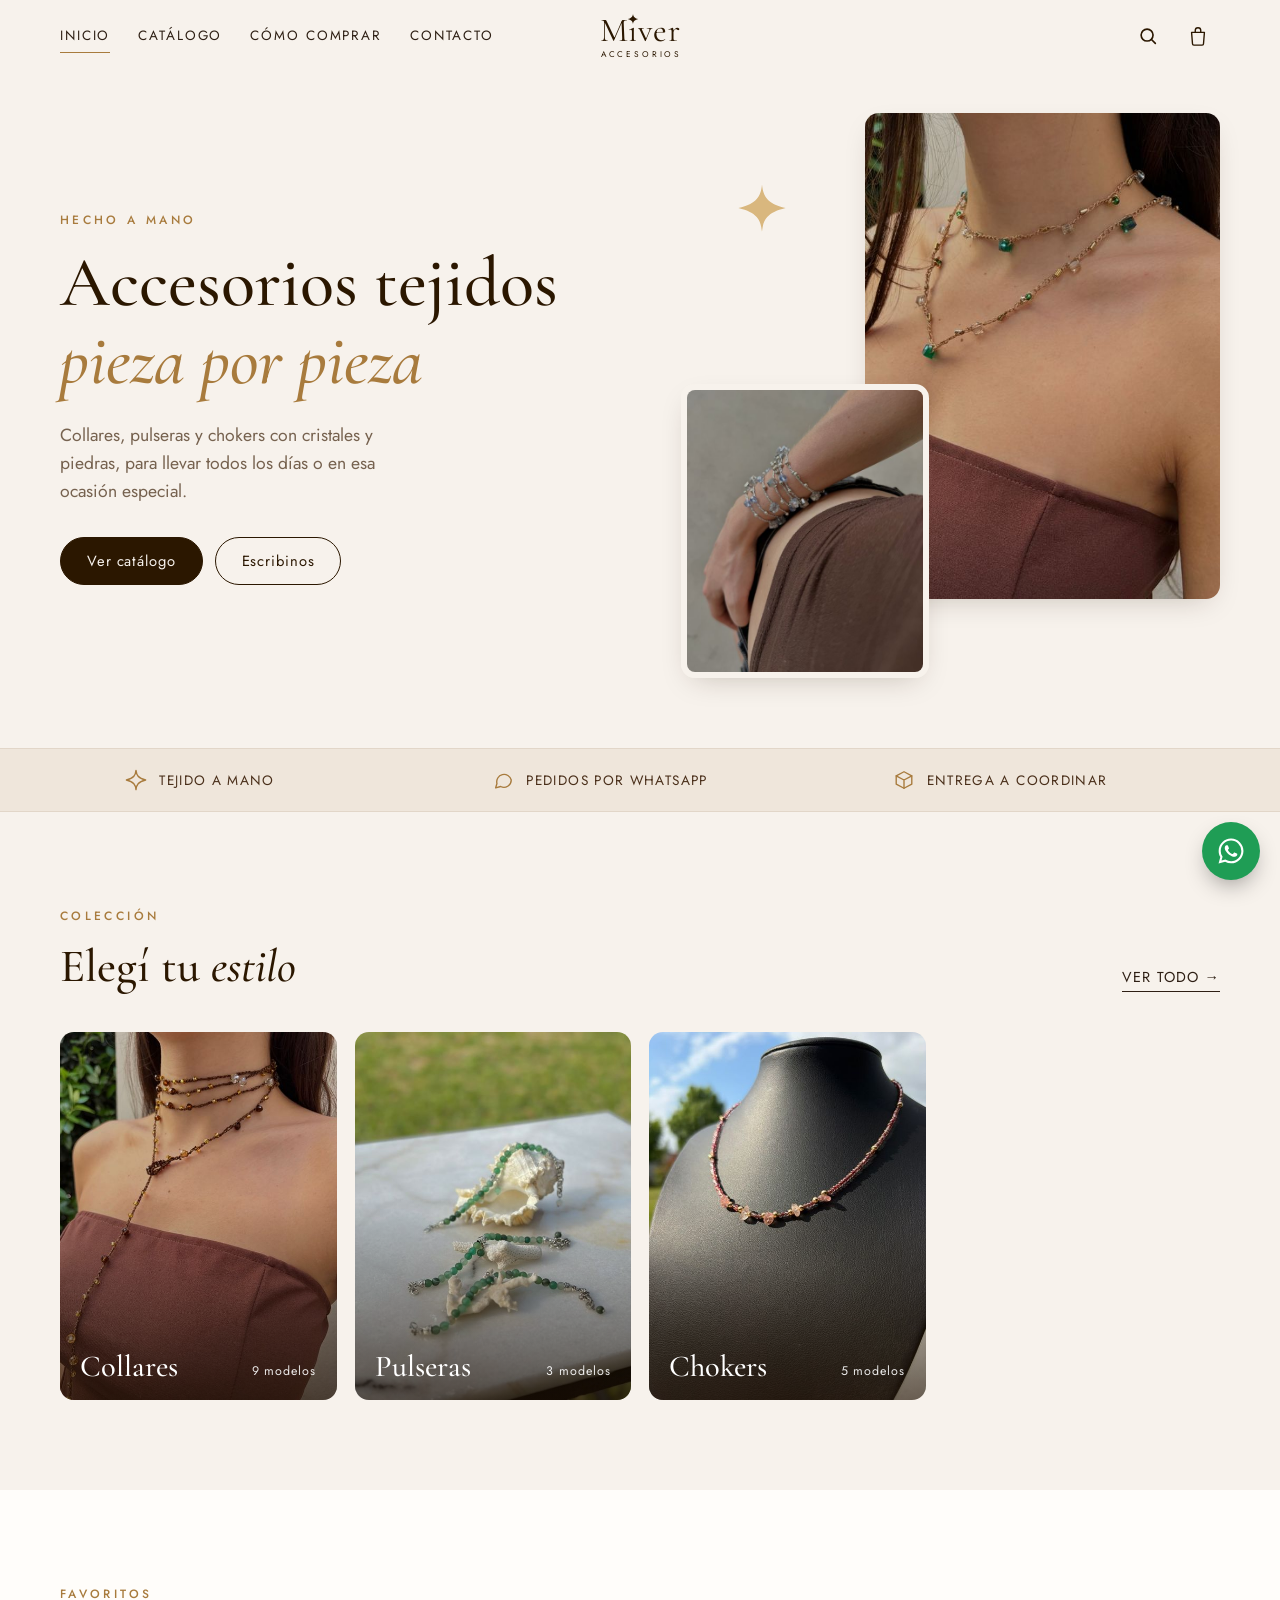
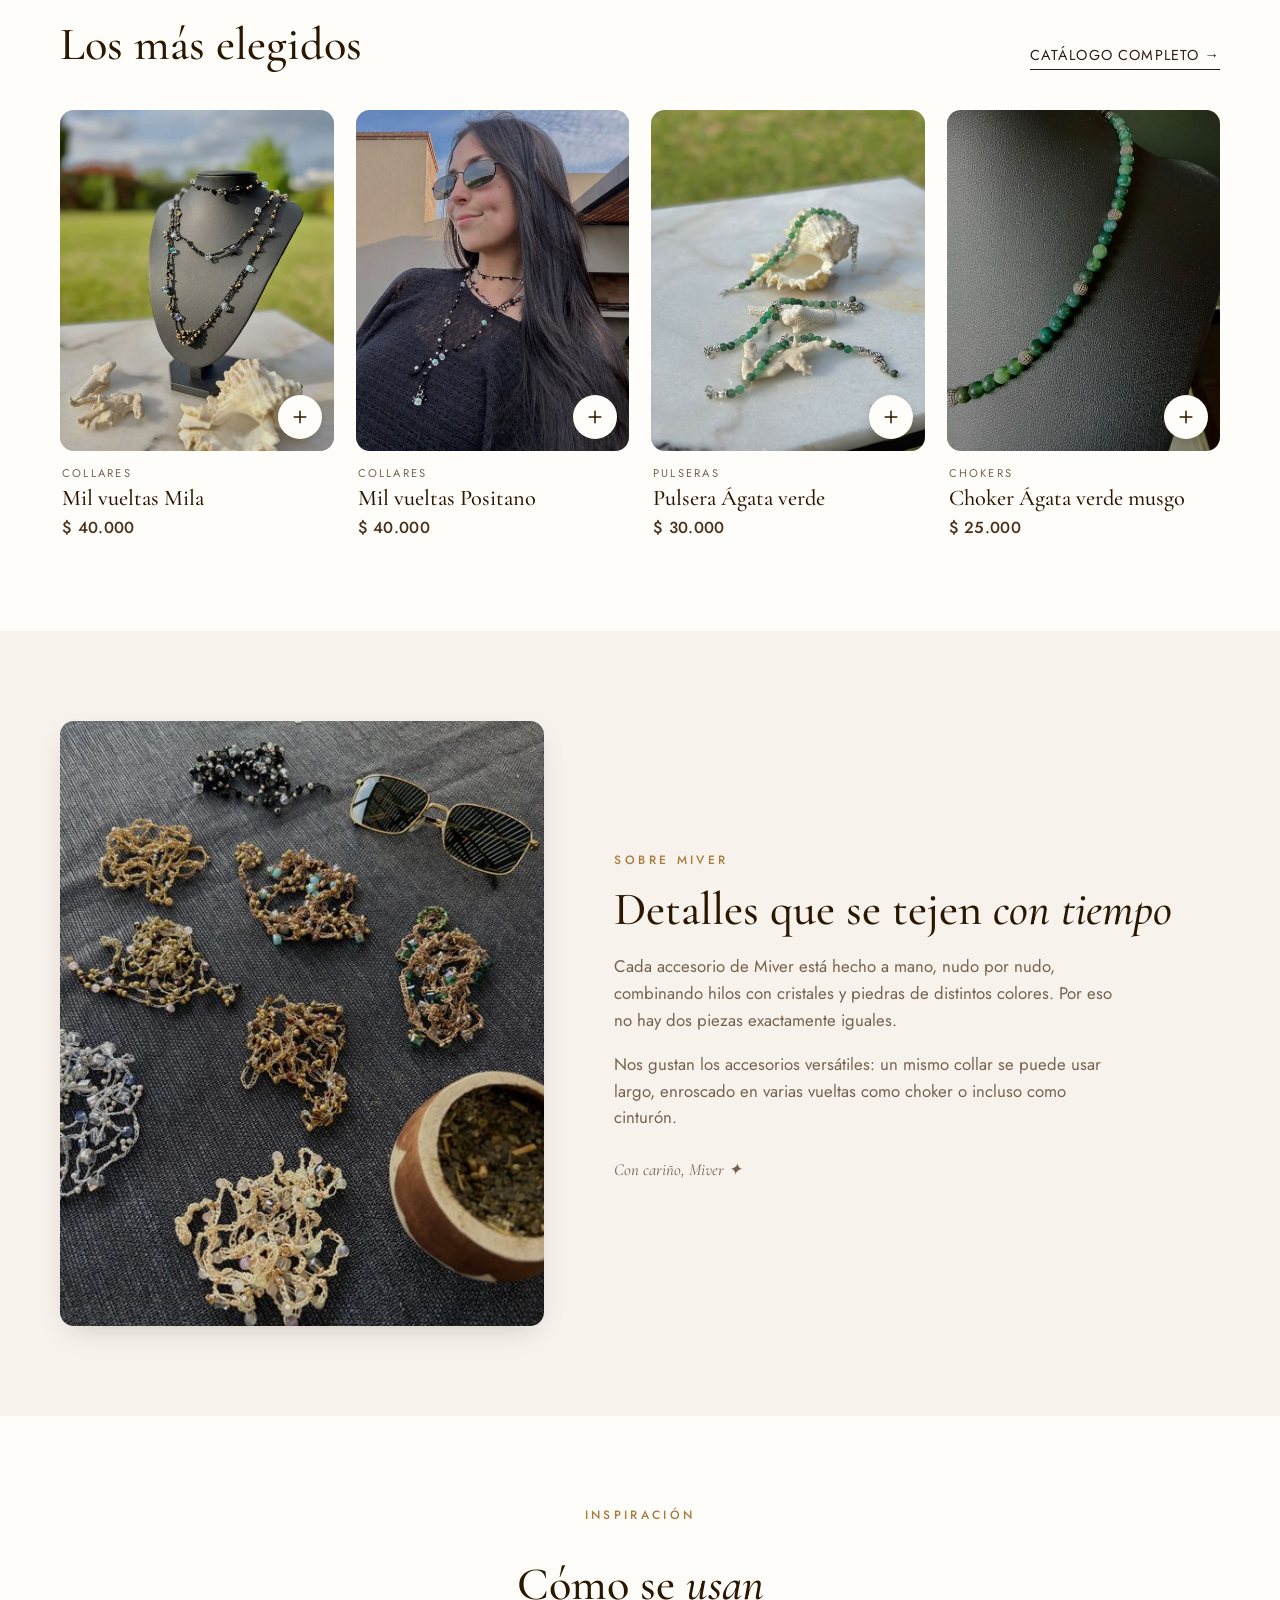
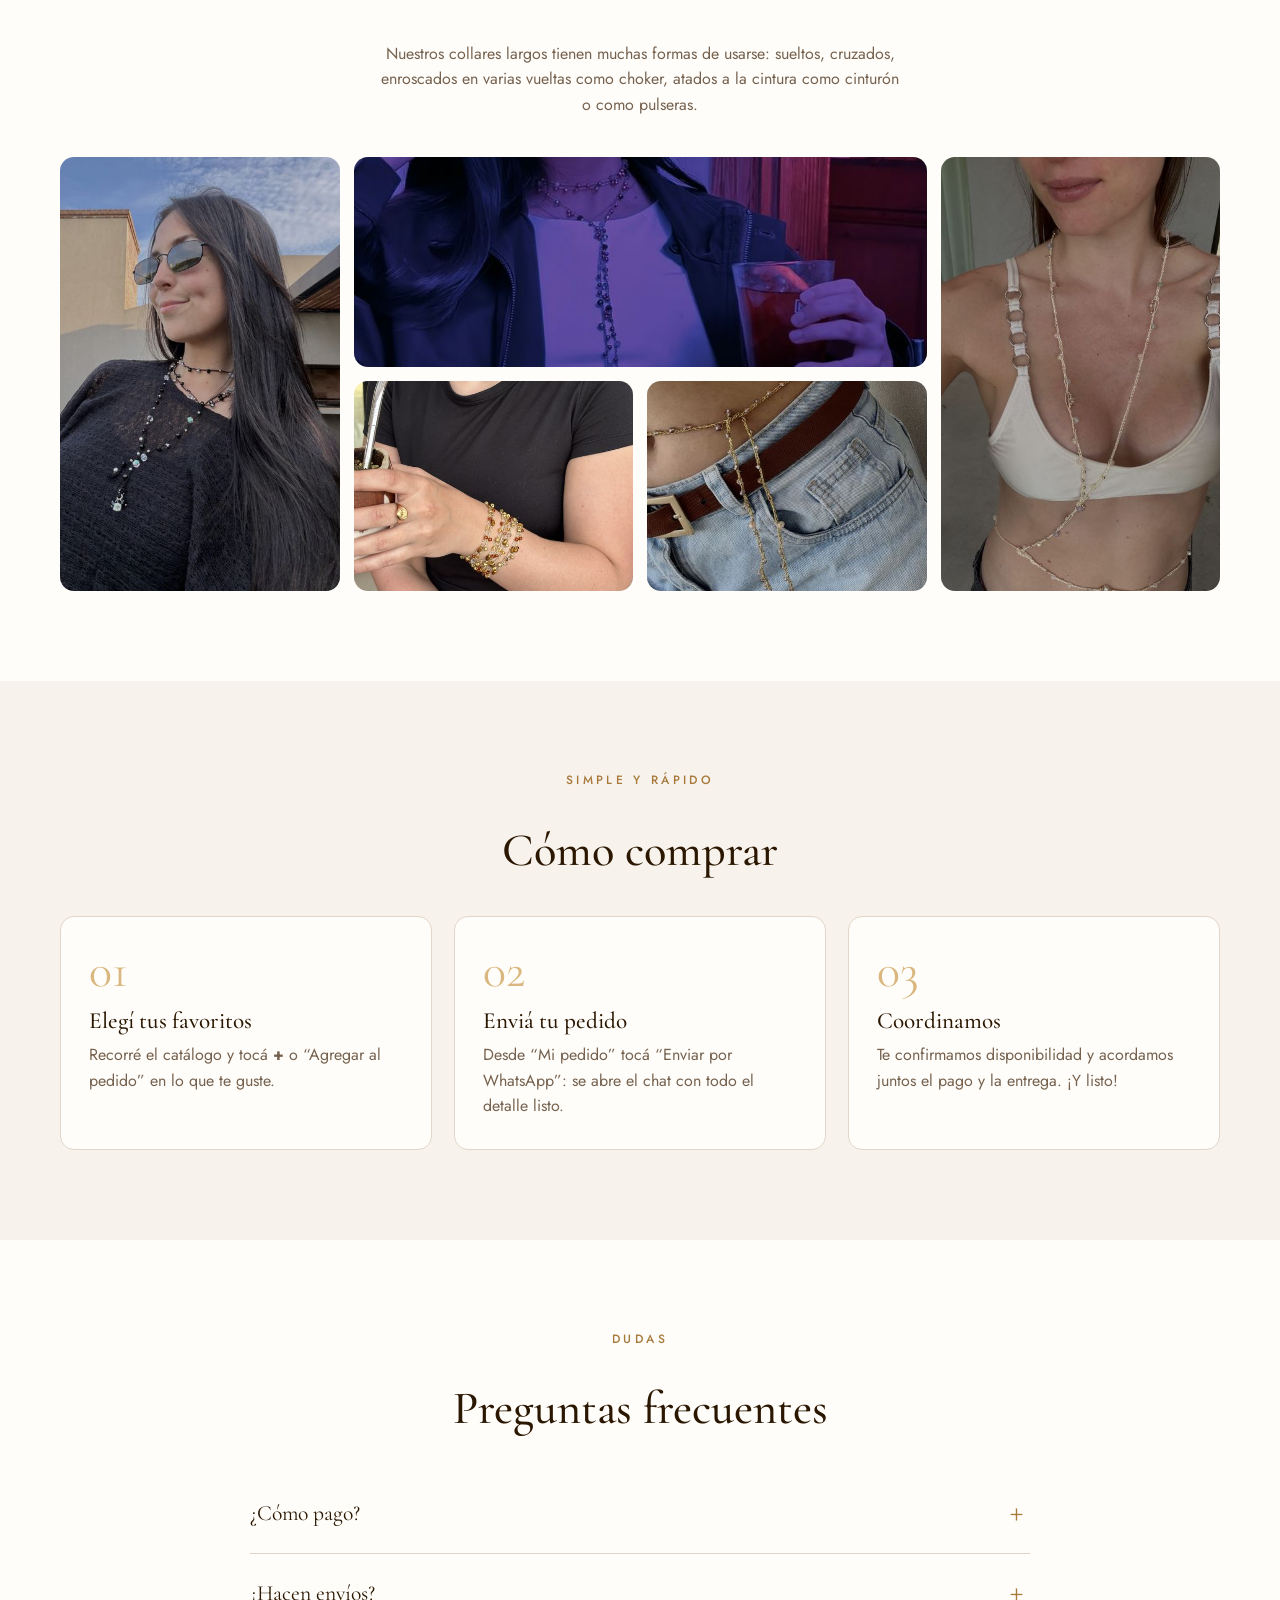
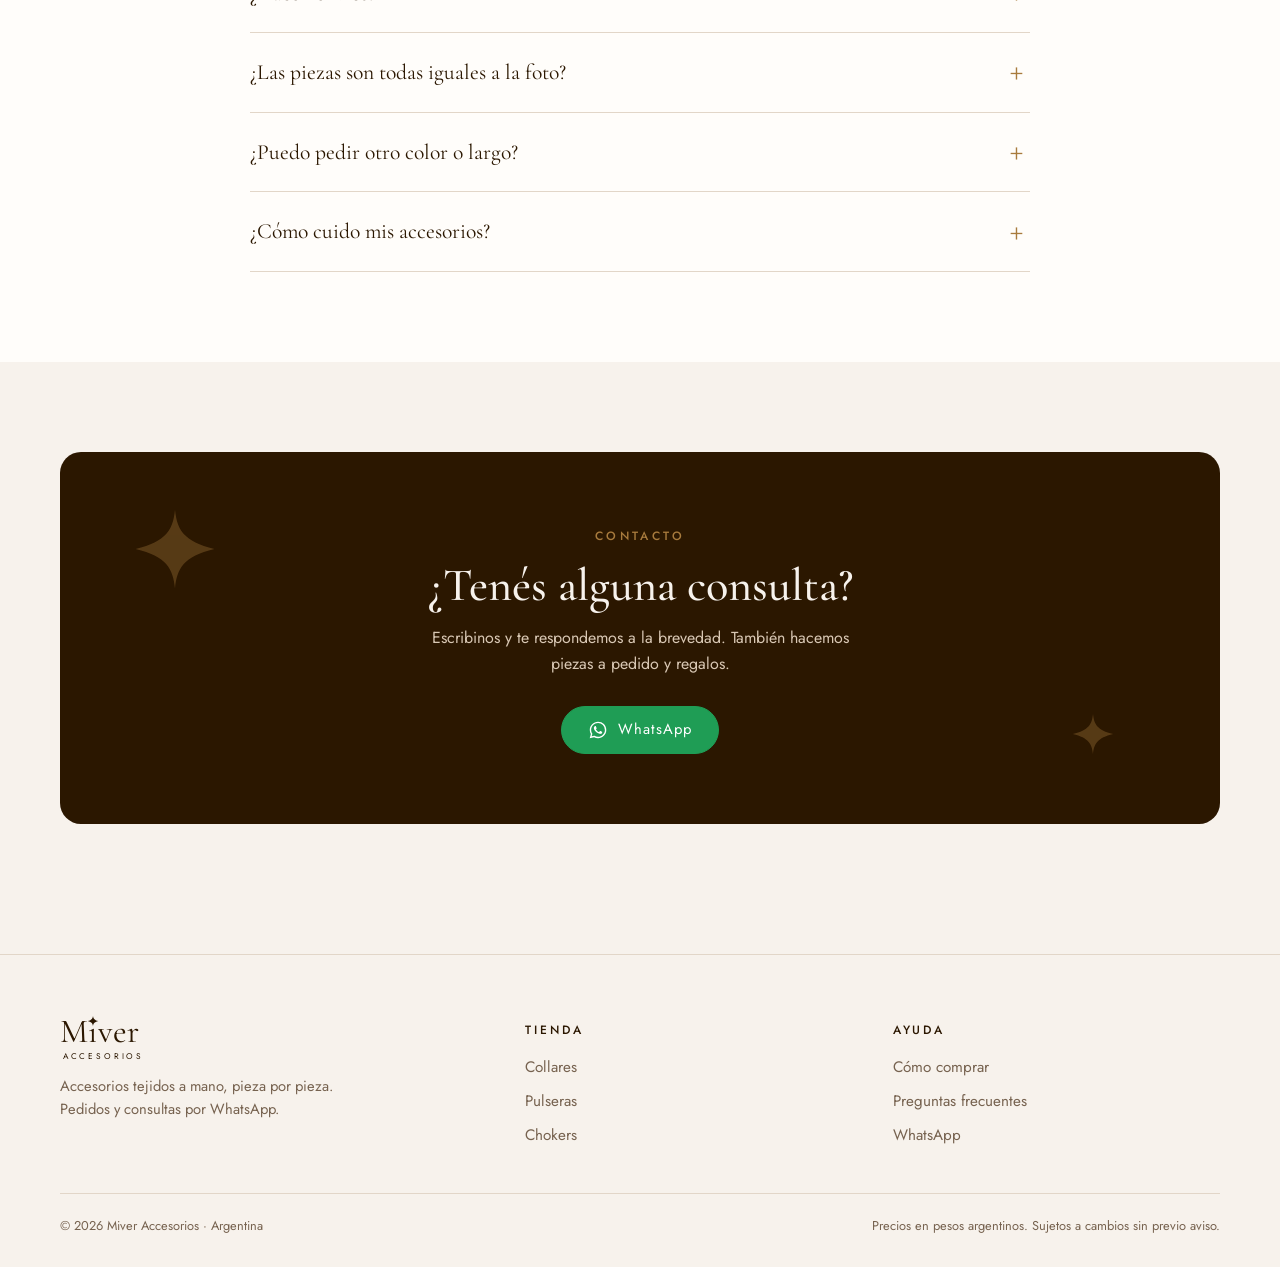
==== index.html @ 20250415 "Sitio Miver Accesorios: catálogo inicial Co-Authored-By: Claude Opus 5.5 <noreply@anthropic.com>" ====
<!doctype html>
<html lang="es-AR">
<head>
  <meta charset="utf-8">
  <meta name="viewport" content="width=device-width, initial-scale=1">
  <title>Miver Accesorios · Collares y pulseras tejidos a mano</title>
  <meta name="description" content="Miver Accesorios: collares, pulseras y chokers tejidos a mano con cristales. Mirá el catálogo y hacé tu pedido por WhatsApp.">
  <meta name="theme-color" content="#f7f2ec">
  <meta property="og:type" content="website">
  <meta property="og:title" content="Miver Accesorios">
  <meta property="og:description" content="Collares, pulseras y chokers tejidos a mano. Pedidos por WhatsApp.">
  <meta property="og:image" content="https://miveraccesorios.github.io/assets/img/coleccion-flatlay.jpg">
  <link rel="icon" href="favicon.svg" type="image/svg+xml">
  <link rel="preconnect" href="https://fonts.googleapis.com">
  <link rel="preconnect" href="https://fonts.gstatic.com" crossorigin>
  <link href="https://fonts.googleapis.com/css2?family=Cormorant+Garamond:ital,wght@0,400;0,500;0,600;1,400;1,500&family=Jost:wght@300;400;500;600&display=swap" rel="stylesheet">
  <link rel="stylesheet" href="css/estilos.css">
</head>
<body data-pagina="inicio">

  <main id="principal">

    <!-- ===== Portada ===== -->
    <section class="hero">
      <div class="contenedor hero__grilla">
        <div class="hero__texto">
          <span class="antetitulo">Hecho a mano</span>
          <h1>Accesorios tejidos <em>pieza por pieza</em></h1>
          <p>Collares, pulseras y chokers con cristales y piedras, para llevar todos los días o en esa ocasión especial.</p>
          <div class="hero__botones">
            <a class="btn" href="catalogo.html">Ver catálogo</a>
            <a class="btn btn--borde" href="#" data-wa="¡Hola Miver! Quería hacer una consulta.">Escribinos</a>
          </div>
        </div>
        <div class="hero__fotos">
          <img class="hero__foto-1" src="assets/img/esmeralda-2.jpg" srcset="assets/img/esmeralda-2-chica.jpg 700w, assets/img/esmeralda-2.jpg 1600w" sizes="(max-width: 860px) 66vw, 33vw" alt="Collar Esmeralda tejido con cristales verdes">
          <img class="hero__foto-2" src="assets/img/cielo-1-chica.jpg" alt="Collar Mil vueltas Jazmín usado como pulsera">
          <svg class="hero__destello" viewBox="0 0 24 24" fill="currentColor" aria-hidden="true"><path d="M12 1.5c.55 5.3 2.2 8.45 10.5 10.5C14.2 14.05 12.55 17.2 12 22.5 11.45 17.2 9.8 14.05 1.5 12 9.8 9.95 11.45 6.8 12 1.5Z"/></svg>
        </div>
      </div>
    </section>

    <!-- ===== Cinta de beneficios ===== -->
    <div class="cinta">
      <ul class="contenedor cinta__lista">
        <li><svg viewBox="0 0 24 24" fill="none" stroke="currentColor" stroke-width="1.5" stroke-linecap="round" stroke-linejoin="round" aria-hidden="true"><path d="M12 1.5c.55 5.3 2.2 8.45 10.5 10.5C14.2 14.05 12.55 17.2 12 22.5 11.45 17.2 9.8 14.05 1.5 12 9.8 9.95 11.45 6.8 12 1.5Z"/></svg>Tejido a mano</li>
        <li><svg viewBox="0 0 24 24" fill="none" stroke="currentColor" stroke-width="1.5" stroke-linecap="round" stroke-linejoin="round" aria-hidden="true"><path d="M21 12a8 8 0 0 1-11.6 7.1L4 20.5l1.4-4.6A8 8 0 1 1 21 12Z"/></svg>Pedidos por WhatsApp</li>
        <li><svg viewBox="0 0 24 24" fill="none" stroke="currentColor" stroke-width="1.5" stroke-linecap="round" stroke-linejoin="round" aria-hidden="true"><path d="M3.5 7.5 12 3l8.5 4.5v9L12 21l-8.5-4.5v-9Z"/><path d="m3.5 7.5 8.5 4.5 8.5-4.5M12 12v9"/></svg>Entrega a coordinar</li>
      </ul>
    </div>

    <!-- ===== Categorías ===== -->
    <section class="seccion">
      <div class="contenedor">
        <div class="seccion__encabezado">
          <div>
            <span class="antetitulo">Colección</span>
            <h2>Elegí tu <em>estilo</em></h2>
          </div>
          <a class="link-flecha" href="catalogo.html">Ver todo →</a>
        </div>
        <div class="categorias" id="categorias"></div>
      </div>
    </section>

    <!-- ===== Destacados ===== -->
    <section class="seccion seccion--alt">
      <div class="contenedor">
        <div class="seccion__encabezado">
          <div>
            <span class="antetitulo">Favoritos</span>
            <h2>Los más elegidos</h2>
          </div>
          <a class="link-flecha" href="catalogo.html">Catálogo completo →</a>
        </div>
        <div class="grilla-productos" id="destacados"></div>
      </div>
    </section>

    <!-- ===== Sobre la marca ===== -->
    <section class="seccion" id="nosotros">
      <div class="contenedor marca">
        <div class="marca__imagen aparece">
          <img src="assets/img/coleccion-flatlay.jpg" srcset="assets/img/coleccion-flatlay-chica.jpg 700w, assets/img/coleccion-flatlay.jpg 1600w" sizes="(max-width: 860px) 90vw, 40vw" alt="Colección de collares y pulseras Miver sobre una mesa" loading="lazy">
        </div>
        <div class="marca__texto aparece">
          <span class="antetitulo">Sobre Miver</span>
          <h2>Detalles que se tejen <em>con tiempo</em></h2>
          <p>Cada accesorio de Miver está hecho a mano, nudo por nudo, combinando hilos con cristales y piedras de distintos colores. Por eso no hay dos piezas exactamente iguales.</p>
          <p>Nos gustan los accesorios versátiles: un mismo collar se puede usar largo, enroscado en varias vueltas como choker o incluso como cinturón.</p>
          <p class="marca__firma">Con cariño, Miver ✦</p>
        </div>
      </div>
    </section>

    <!-- ===== Lookbook ===== -->
    <section class="seccion seccion--alt">
      <div class="contenedor">
        <div class="seccion__encabezado seccion__encabezado--centro">
          <span class="antetitulo">Inspiración</span>
          <h2>Cómo se <em>usan</em></h2>
          <p>Nuestros collares largos tienen muchas formas de usarse: sueltos, cruzados, enroscados en varias vueltas como choker, atados a la cintura como cinturón o como pulseras.</p>
        </div>
        <div class="lookbook">
          <figure class="alto aparece"><img src="assets/img/noche-2-chica.jpg" alt="Collar Mil vueltas usado largo con sweater negro" loading="lazy"></figure>
          <figure class="ancho aparece"><img src="assets/img/lookbook-noche-violeta-chica.jpg" alt="Collar largo con luz violeta" loading="lazy"></figure>
          <figure class="alto aparece"><img src="assets/img/marfil-3-chica.jpg" alt="Collar Mil vueltas usado como cadena de cuerpo" loading="lazy"></figure>
          <figure class="aparece"><img src="assets/img/ambar-3-chica.jpg" alt="Collar Mil vueltas usado como pulsera, con mate" loading="lazy"></figure>
          <figure class="aparece"><img src="assets/img/cinturon-dorado-1-chica.jpg" alt="Collar Mil vueltas usado como cinturón sobre jean" loading="lazy"></figure>
        </div>
      </div>
    </section>

    <!-- ===== Cómo comprar ===== -->
    <section class="seccion" id="como-comprar">
      <div class="contenedor">
        <div class="seccion__encabezado seccion__encabezado--centro">
          <span class="antetitulo">Simple y rápido</span>
          <h2>Cómo comprar</h2>
        </div>
        <ol class="pasos">
          <li class="paso aparece">
            <h3>Elegí tus favoritos</h3>
            <p>Recorré el catálogo y tocá <strong>+</strong> o “Agregar al pedido” en lo que te guste.</p>
          </li>
          <li class="paso aparece">
            <h3>Enviá tu pedido</h3>
            <p>Desde “Mi pedido” tocá “Enviar por WhatsApp”: se abre el chat con todo el detalle listo.</p>
          </li>
          <li class="paso aparece">
            <h3>Coordinamos</h3>
            <p>Te confirmamos disponibilidad y acordamos juntos el pago y la entrega. ¡Y listo!</p>
          </li>
        </ol>
      </div>
    </section>

    <!-- ===== Preguntas frecuentes ===== -->
    <section class="seccion seccion--alt" id="preguntas">
      <div class="contenedor">
        <div class="seccion__encabezado seccion__encabezado--centro">
          <span class="antetitulo">Dudas</span>
          <h2>Preguntas frecuentes</h2>
        </div>
        <div class="faq">
          <details>
            <summary>¿Cómo pago?</summary>
            <p data-config="mediosDePago">Transferencia bancaria o efectivo.</p>
          </details>
          <details>
            <summary>¿Hacen envíos?</summary>
            <p data-config="entregas">Coordinamos la entrega por WhatsApp: retiro, envío o punto de encuentro.</p>
          </details>
          <details>
            <summary>¿Las piezas son todas iguales a la foto?</summary>
            <p>Como son tejidas a mano, cada pieza puede tener pequeñas variaciones en la ubicación de los cristales. ¡Eso las hace únicas!</p>
          </details>
          <details>
            <summary>¿Puedo pedir otro color o largo?</summary>
            <p>Sí. Muchas piezas se pueden hacer a pedido en otros colores o largos. Escribinos por WhatsApp y lo charlamos.</p>
          </details>
          <details>
            <summary>¿Cómo cuido mis accesorios?</summary>
            <p>Te recomendamos guardarlos separados, evitar el contacto con perfumes y cremas, y no mojarlos para que los hilos y cristales se mantengan como nuevos.</p>
          </details>
        </div>
      </div>
    </section>

    <!-- ===== Contacto ===== -->
    <section class="seccion" id="contacto">
      <div class="contenedor">
        <div class="contacto aparece">
          <svg class="contacto__destello" style="width:90px;height:90px;left:6%;top:14%" viewBox="0 0 24 24" fill="currentColor" aria-hidden="true"><path d="M12 1.5c.55 5.3 2.2 8.45 10.5 10.5C14.2 14.05 12.55 17.2 12 22.5 11.45 17.2 9.8 14.05 1.5 12 9.8 9.95 11.45 6.8 12 1.5Z"/></svg>
          <svg class="contacto__destello" style="width:46px;height:46px;right:9%;bottom:18%" viewBox="0 0 24 24" fill="currentColor" aria-hidden="true"><path d="M12 1.5c.55 5.3 2.2 8.45 10.5 10.5C14.2 14.05 12.55 17.2 12 22.5 11.45 17.2 9.8 14.05 1.5 12 9.8 9.95 11.45 6.8 12 1.5Z"/></svg>
          <span class="antetitulo">Contacto</span>
          <h2>¿Tenés alguna consulta?</h2>
          <p>Escribinos y te respondemos a la brevedad. También hacemos piezas a pedido y regalos.</p>
          <div class="contacto__botones">
            <a class="btn btn--wa" href="#" data-wa="¡Hola Miver! Quería hacer una consulta."><span data-icono="whatsapp"></span>WhatsApp</a>
            <a class="btn btn--borde" href="#" data-instagram target="_blank" rel="noopener">Instagram</a>
          </div>
        </div>
      </div>
    </section>

  </main>

  <script src="js/config.js"></script>
  <script src="js/productos.js"></script>
  <script src="js/app.js"></script>
</body>
</html>
---- css/estilos.css ----
/* =========================================================
   MIVER · Accesorios — hoja de estilos
   Colores y tipografías en :root para cambiarlos fácil.
   ========================================================= */

:root {
  --crema: #f7f2ec;
  --crema-2: #efe6db;
  --arena: #e3d5c4;
  --linea: #e2d6c8;
  --cafe: #2b1700;
  --cafe-2: #4a2f1a;
  --texto: #2e1f14;
  --texto-suave: #76624f;
  --dorado: #a87b3d;
  --dorado-claro: #d9b77e;
  --blanco: #fffdfa;
  --verde-wa: #1f9d55;
  --rojo: #a4402f;

  --serif: "Cormorant Garamond", "Cormorant", Georgia, "Times New Roman", serif;
  --sans: "Jost", "Helvetica Neue", Arial, system-ui, sans-serif;

  --radio: 14px;
  --radio-chico: 8px;
  --sombra: 0 10px 30px -12px rgba(43, 23, 0, 0.25);
  --ancho: 1200px;
  --header-alto: 72px;
}

*,
*::before,
*::after {
  box-sizing: border-box;
}

html {
  scroll-behavior: smooth;
  -webkit-text-size-adjust: 100%;
}

body {
  margin: 0;
  background: var(--crema);
  color: var(--texto);
  font-family: var(--sans);
  font-size: 16px;
  line-height: 1.6;
  font-weight: 400;
  -webkit-font-smoothing: antialiased;
}

body.sin-scroll {
  overflow: hidden;
}

img {
  max-width: 100%;
  display: block;
}

a {
  color: inherit;
}

button,
input,
select,
textarea {
  font: inherit;
  color: inherit;
}

:focus-visible {
  outline: 2px solid var(--dorado);
  outline-offset: 3px;
}

.visualmente-oculto {
  position: absolute !important;
  width: 1px;
  height: 1px;
  overflow: hidden;
  clip: rect(0 0 0 0);
  white-space: nowrap;
}

.contenedor {
  width: 100%;
  max-width: var(--ancho);
  margin: 0 auto;
  padding: 0 20px;
}

h1,
h2,
h3 {
  font-family: var(--serif);
  font-weight: 500;
  line-height: 1.1;
  color: var(--cafe);
  margin: 0;
}

h1 {
  font-size: clamp(2.6rem, 6vw, 4.4rem);
}

h2 {
  font-size: clamp(2rem, 4vw, 2.9rem);
}

h3 {
  font-size: 1.45rem;
}

em {
  font-style: italic;
}

.antetitulo {
  display: inline-block;
  font-size: 0.75rem;
  letter-spacing: 0.28em;
  text-transform: uppercase;
  color: var(--dorado);
  font-weight: 500;
  margin-bottom: 14px;
}

/* ---------- Botones ---------- */

.btn {
  display: inline-flex;
  align-items: center;
  justify-content: center;
  gap: 10px;
  min-height: 48px;
  padding: 0 26px;
  border-radius: 999px;
  border: 1px solid var(--cafe);
  background: var(--cafe);
  color: var(--crema);
  font-size: 0.92rem;
  letter-spacing: 0.06em;
  text-decoration: none;
  cursor: pointer;
  transition: background 0.2s, color 0.2s, transform 0.15s, border-color 0.2s;
  white-space: nowrap;
}

.btn:hover {
  background: var(--cafe-2);
}

.btn:active {
  transform: scale(0.98);
}

.btn--borde {
  background: transparent;
  color: var(--cafe);
}

.btn--borde:hover {
  background: var(--cafe);
  color: var(--crema);
}

.btn--wa {
  background: var(--verde-wa);
  border-color: var(--verde-wa);
  color: #fff;
}

.btn--wa:hover {
  background: #188547;
}

.btn--bloque {
  width: 100%;
}

.btn[disabled] {
  opacity: 0.45;
  cursor: not-allowed;
}

.btn svg {
  width: 20px;
  height: 20px;
  flex: none;
}

.link-flecha {
  display: inline-flex;
  align-items: center;
  gap: 8px;
  font-size: 0.9rem;
  letter-spacing: 0.08em;
  text-transform: uppercase;
  text-decoration: none;
  border-bottom: 1px solid currentColor;
  padding-bottom: 2px;
}

/* ---------- Logo ---------- */

.logo {
  display: inline-flex;
  flex-direction: column;
  align-items: center;
  text-decoration: none;
  color: var(--cafe);
  line-height: 1;
}

.logo__nombre {
  font-family: var(--serif);
  font-weight: 400;
  font-size: 2.1rem;
  letter-spacing: 0.01em;
  position: relative;
}

.logo__i {
  position: relative;
  display: inline-block;
}

.logo__i svg {
  position: absolute;
  left: 50%;
  top: -0.02em;
  width: 0.36em;
  height: 0.36em;
  transform: translateX(-50%);
  fill: currentColor;
}

.logo__bajada {
  font-family: var(--sans);
  font-size: 0.52rem;
  letter-spacing: 0.34em;
  text-transform: uppercase;
  margin-top: 3px;
  padding-left: 0.34em;
}

/* ---------- Aviso de configuración ---------- */

.aviso-config {
  background: #fff3cd;
  color: #5c4500;
  font-size: 0.85rem;
  text-align: center;
  padding: 8px 16px;
  border-bottom: 1px solid #ecd78d;
}

.aviso-config code {
  background: rgba(0, 0, 0, 0.06);
  padding: 1px 5px;
  border-radius: 4px;
}

/* ---------- Header ---------- */

.header {
  position: sticky;
  top: 0;
  z-index: 50;
  background: rgba(247, 242, 236, 0.92);
  backdrop-filter: saturate(1.4) blur(10px);
  -webkit-backdrop-filter: saturate(1.4) blur(10px);
  border-bottom: 1px solid transparent;
  transition: border-color 0.2s;
}

.header.con-borde {
  border-bottom-color: var(--linea);
}

.header__fila {
  display: grid;
  grid-template-columns: 1fr auto 1fr;
  align-items: center;
  height: var(--header-alto);
}

.nav {
  display: flex;
  gap: 28px;
}

.nav a {
  text-decoration: none;
  font-size: 0.84rem;
  letter-spacing: 0.14em;
  text-transform: uppercase;
  color: var(--texto);
  padding: 6px 0;
  border-bottom: 1px solid transparent;
  transition: border-color 0.2s;
}

.nav a:hover,
.nav a[aria-current="page"] {
  border-bottom-color: var(--dorado);
}

.header__acciones {
  display: flex;
  justify-content: flex-end;
  align-items: center;
  gap: 6px;
}

.icono-btn {
  position: relative;
  display: inline-grid;
  place-items: center;
  width: 44px;
  height: 44px;
  border-radius: 50%;
  border: 0;
  background: transparent;
  cursor: pointer;
  color: var(--cafe);
  text-decoration: none;
  transition: background 0.2s;
}

.icono-btn:hover {
  background: var(--crema-2);
}

.icono-btn svg {
  width: 22px;
  height: 22px;
}

.contador {
  position: absolute;
  top: 4px;
  right: 2px;
  min-width: 19px;
  height: 19px;
  padding: 0 5px;
  border-radius: 999px;
  background: var(--dorado);
  color: #fff;
  font-size: 0.7rem;
  font-weight: 600;
  display: grid;
  place-items: center;
  line-height: 1;
}

.contador[hidden] {
  display: none;
}

.contador.salta {
  animation: salta 0.4s ease;
}

@keyframes salta {
  40% {
    transform: scale(1.35);
  }
}

.menu-btn {
  display: none;
}

/* Menú móvil */
.menu-movil {
  display: none;
}

@media (max-width: 860px) {
  .nav {
    display: none;
  }

  .menu-btn {
    display: inline-grid;
  }

  .header__fila {
    grid-template-columns: 44px 1fr auto;
  }

  .header .logo {
    justify-self: center;
  }

  .logo__nombre {
    font-size: 1.8rem;
  }

  .menu-movil {
    display: block;
    position: absolute;
    top: 100%;
    left: 0;
    right: 0;
    background: var(--crema);
    border-bottom: 1px solid var(--linea);
    padding: 8px 20px 20px;
    transform: translateY(-8px);
    opacity: 0;
    visibility: hidden;
    transition: opacity 0.2s, transform 0.2s, visibility 0.2s;
    z-index: 49;
  }

  .menu-movil.abierto {
    opacity: 1;
    transform: none;
    visibility: visible;
  }

  .menu-movil a {
    display: block;
    padding: 14px 0;
    border-bottom: 1px solid var(--linea);
    text-decoration: none;
    font-family: var(--serif);
    font-size: 1.5rem;
    color: var(--cafe);
  }

  .menu-movil a:last-child {
    border-bottom: 0;
  }
}

/* ---------- Hero ---------- */

.hero {
  position: relative;
  overflow: hidden;
  padding: 40px 0 70px;
}

.hero__grilla {
  display: grid;
  grid-template-columns: 1.05fr 1fr;
  gap: 56px;
  align-items: center;
}

.hero__texto p {
  font-size: 1.1rem;
  color: var(--texto-suave);
  max-width: 34ch;
  margin: 22px 0 32px;
}

.hero h1 em {
  color: var(--dorado);
}

.hero__botones {
  display: flex;
  flex-wrap: wrap;
  gap: 12px;
}

.hero__fotos {
  position: relative;
  aspect-ratio: 1 / 1.05;
}

.hero__fotos img {
  position: absolute;
  object-fit: cover;
  border-radius: var(--radio);
  box-shadow: var(--sombra);
}

.hero__foto-1 {
  width: 66%;
  height: 86%;
  top: 0;
  right: 0;
}

.hero__foto-2 {
  width: 46%;
  height: 52%;
  bottom: 0;
  left: 0;
  border: 6px solid var(--crema);
}

.hero__destello {
  position: absolute;
  width: 54px;
  height: 54px;
  left: 10%;
  top: 12%;
  color: var(--dorado-claro);
  animation: brilla 4s ease-in-out infinite;
}

@keyframes brilla {
  50% {
    transform: scale(0.75) rotate(20deg);
    opacity: 0.6;
  }
}

@media (prefers-reduced-motion: reduce) {
  .hero__destello,
  .contador.salta {
    animation: none;
  }

  html {
    scroll-behavior: auto;
  }
}

@media (max-width: 860px) {
  .hero {
    padding: 20px 0 50px;
  }

  .hero__grilla {
    grid-template-columns: 1fr;
    gap: 36px;
  }

  .hero__fotos {
    order: -1;
    aspect-ratio: 1 / 0.95;
  }
}

/* ---------- Cinta de beneficios ---------- */

.cinta {
  border-top: 1px solid var(--linea);
  border-bottom: 1px solid var(--linea);
  background: var(--crema-2);
}

.cinta__lista {
  display: grid;
  grid-template-columns: repeat(3, 1fr);
  list-style: none;
  margin: 0;
  padding: 0;
}

.cinta__lista li {
  display: flex;
  align-items: center;
  justify-content: center;
  gap: 12px;
  padding: 20px 12px;
  font-size: 0.85rem;
  letter-spacing: 0.1em;
  text-transform: uppercase;
  color: var(--cafe-2);
  text-align: center;
}

.cinta__lista svg {
  width: 22px;
  height: 22px;
  color: var(--dorado);
  flex: none;
}

@media (max-width: 700px) {
  .cinta__lista {
    grid-template-columns: 1fr;
  }

  .cinta__lista li {
    padding: 12px;
    justify-content: flex-start;
  }

  .cinta__lista li + li {
    border-top: 1px solid var(--linea);
  }
}

/* ---------- Secciones ---------- */

.seccion {
  padding: 90px 0;
}

.seccion--alt {
  background: var(--blanco);
}

.seccion__encabezado {
  display: flex;
  align-items: flex-end;
  justify-content: space-between;
  gap: 20px;
  margin-bottom: 40px;
  flex-wrap: wrap;
}

.seccion__encabezado--centro {
  flex-direction: column;
  align-items: center;
  text-align: center;
}

.seccion__encabezado p {
  margin: 10px 0 0;
  color: var(--texto-suave);
  max-width: 52ch;
}

@media (max-width: 700px) {
  .seccion {
    padding: 64px 0;
  }

  .seccion__encabezado {
    margin-bottom: 28px;
  }
}

/* ---------- Categorías ---------- */

.categorias {
  display: grid;
  grid-template-columns: repeat(4, 1fr);
  gap: 18px;
}

.categoria {
  position: relative;
  display: block;
  aspect-ratio: 3 / 4;
  border-radius: var(--radio);
  overflow: hidden;
  text-decoration: none;
  color: #fff;
  background: var(--arena);
}

.categoria img {
  width: 100%;
  height: 100%;
  object-fit: cover;
  transition: transform 0.6s ease;
}

.categoria:hover img {
  transform: scale(1.05);
}

.categoria::after {
  content: "";
  position: absolute;
  inset: 0;
  background: linear-gradient(to top, rgba(30, 16, 4, 0.65), rgba(30, 16, 4, 0) 55%);
}

.categoria__nombre {
  position: absolute;
  left: 20px;
  bottom: 18px;
  right: 20px;
  z-index: 1;
  display: flex;
  justify-content: space-between;
  align-items: flex-end;
}

.categoria__nombre strong {
  font-family: var(--serif);
  font-weight: 500;
  font-size: 1.9rem;
  line-height: 1;
}

.categoria__nombre span {
  font-size: 0.78rem;
  letter-spacing: 0.08em;
  opacity: 0.9;
}

@media (max-width: 860px) {
  .categorias {
    grid-template-columns: repeat(2, 1fr);
    gap: 12px;
  }

  .categoria__nombre {
    left: 14px;
    right: 14px;
    bottom: 12px;
  }

  .categoria__nombre {
    flex-direction: column;
    align-items: flex-start;
    gap: 2px;
  }

  .categoria__nombre strong {
    font-size: 1.5rem;
  }
}

/* ---------- Tarjetas de producto ---------- */

.grilla-productos {
  display: grid;
  grid-template-columns: repeat(4, 1fr);
  gap: 36px 22px;
}

@media (max-width: 1020px) {
  .grilla-productos {
    grid-template-columns: repeat(3, 1fr);
  }
}

@media (max-width: 700px) {
  .grilla-productos {
    grid-template-columns: repeat(2, 1fr);
    gap: 26px 12px;
  }
}

.tarjeta {
  position: relative;
  display: flex;
  flex-direction: column;
}

.tarjeta__imagen {
  position: relative;
  display: block;
  aspect-ratio: 4 / 5;
  border-radius: var(--radio);
  overflow: hidden;
  background: var(--arena);
}

.tarjeta__imagen img {
  position: absolute;
  inset: 0;
  width: 100%;
  height: 100%;
  object-fit: cover;
  transition: opacity 0.45s ease, transform 0.8s ease;
}

.tarjeta__imagen .img-alt {
  opacity: 0;
}

@media (hover: hover) {
  .tarjeta:hover .tarjeta__imagen .img-alt {
    opacity: 1;
  }

  .tarjeta:hover .tarjeta__imagen img {
    transform: scale(1.03);
  }
}

.etiquetas {
  position: absolute;
  top: 12px;
  left: 12px;
  display: flex;
  flex-direction: column;
  gap: 6px;
  z-index: 2;
}

.etiqueta {
  display: inline-block;
  padding: 4px 10px;
  border-radius: 999px;
  font-size: 0.68rem;
  font-weight: 500;
  letter-spacing: 0.12em;
  text-transform: uppercase;
  background: var(--blanco);
  color: var(--cafe);
}

.etiqueta--nuevo {
  background: var(--cafe);
  color: var(--crema);
}

.etiqueta--agotado {
  background: #ddd3c8;
  color: #6b5a4b;
}

.etiqueta--pedido {
  background: var(--dorado-claro);
  color: var(--cafe);
}

.etiqueta--oferta {
  background: var(--rojo);
  color: #fff;
}

.tarjeta.agotado .tarjeta__imagen img {
  filter: grayscale(0.6);
  opacity: 0.75;
}

.tarjeta__agregar {
  position: absolute;
  right: 12px;
  bottom: 12px;
  z-index: 2;
  width: 44px;
  height: 44px;
  border-radius: 50%;
  border: 0;
  background: var(--blanco);
  color: var(--cafe);
  display: grid;
  place-items: center;
  cursor: pointer;
  box-shadow: 0 4px 14px -4px rgba(43, 23, 0, 0.35);
  transition: background 0.2s, color 0.2s, transform 0.15s;
}

.tarjeta__agregar:hover {
  background: var(--cafe);
  color: var(--crema);
}

.tarjeta__agregar:active {
  transform: scale(0.92);
}

.tarjeta__agregar svg {
  width: 20px;
  height: 20px;
}

.tarjeta__info {
  padding: 14px 2px 0;
}

.tarjeta__categoria {
  font-size: 0.7rem;
  letter-spacing: 0.2em;
  text-transform: uppercase;
  color: var(--texto-suave);
}

.tarjeta__nombre {
  font-family: var(--serif);
  font-size: 1.4rem;
  font-weight: 500;
  line-height: 1.15;
  margin: 2px 0 4px;
}

.tarjeta__nombre a {
  text-decoration: none;
}

.tarjeta__nombre a::after {
  /* toda la tarjeta clickeable, salvo el botón agregar que está por encima */
  content: "";
  position: absolute;
  inset: 0;
  z-index: 1;
}

.precio {
  font-weight: 500;
  color: var(--cafe-2);
  letter-spacing: 0.02em;
}

.precio s {
  color: var(--texto-suave);
  font-weight: 400;
  margin-left: 6px;
  font-size: 0.9em;
}

@media (max-width: 700px) {
  .tarjeta__nombre {
    font-size: 1.2rem;
  }

  .tarjeta__agregar {
    width: 40px;
    height: 40px;
    right: 8px;
    bottom: 8px;
  }
}

/* ---------- Sobre la marca ---------- */

.marca {
  display: grid;
  grid-template-columns: 0.8fr 1fr;
  gap: 70px;
  align-items: center;
}

.marca__imagen {
  border-radius: var(--radio);
  overflow: hidden;
  aspect-ratio: 4 / 5;
  box-shadow: var(--sombra);
}

.marca__imagen img {
  width: 100%;
  height: 100%;
  object-fit: cover;
}

.marca__texto p {
  color: var(--texto-suave);
  font-size: 1.05rem;
  max-width: 50ch;
}

.marca__texto h2 {
  margin-bottom: 18px;
}

.marca__firma {
  font-family: var(--serif);
  font-style: italic;
  font-size: 1.5rem;
  color: var(--cafe);
  margin-top: 26px;
}

@media (max-width: 860px) {
  .marca {
    grid-template-columns: 1fr;
    gap: 36px;
  }

  .marca__imagen {
    max-width: 420px;
    aspect-ratio: 1 / 1;
  }
}

/* ---------- Lookbook ---------- */

.lookbook {
  display: grid;
  grid-template-columns: repeat(4, 1fr);
  grid-auto-rows: 210px;
  gap: 14px;
}

.lookbook figure {
  margin: 0;
  border-radius: var(--radio);
  overflow: hidden;
  background: var(--arena);
}

.lookbook img {
  width: 100%;
  height: 100%;
  object-fit: cover;
}

.lookbook .alto {
  grid-row: span 2;
}

.lookbook .ancho {
  grid-column: span 2;
}

@media (max-width: 700px) {
  .lookbook {
    grid-template-columns: repeat(2, 1fr);
    grid-auto-rows: 160px;
    gap: 10px;
  }
}

/* ---------- Cómo comprar ---------- */

.pasos {
  display: grid;
  grid-template-columns: repeat(3, 1fr);
  gap: 22px;
  list-style: none;
  padding: 0;
  margin: 0;
  counter-reset: paso;
}

.paso {
  position: relative;
  background: var(--blanco);
  border: 1px solid var(--linea);
  border-radius: var(--radio);
  padding: 30px 28px;
}

.seccion--alt .paso {
  background: var(--crema);
}

.paso::before {
  counter-increment: paso;
  content: counter(paso, decimal-leading-zero);
  font-family: var(--serif);
  font-size: 3rem;
  line-height: 1;
  color: var(--dorado-claro);
  display: block;
  margin-bottom: 14px;
}

.paso h3 {
  margin-bottom: 8px;
}

.paso p {
  margin: 0;
  color: var(--texto-suave);
}

@media (max-width: 860px) {
  .pasos {
    grid-template-columns: 1fr;
  }
}

/* ---------- Preguntas frecuentes ---------- */

.faq {
  max-width: 780px;
  margin: 0 auto;
}

.faq details {
  border-bottom: 1px solid var(--linea);
}

.faq summary {
  list-style: none;
  cursor: pointer;
  padding: 22px 40px 22px 0;
  position: relative;
  font-family: var(--serif);
  font-size: 1.35rem;
  color: var(--cafe);
}

.faq summary::-webkit-details-marker {
  display: none;
}

.faq summary::after {
  content: "+";
  position: absolute;
  right: 6px;
  top: 50%;
  transform: translateY(-50%);
  font-family: var(--sans);
  font-weight: 300;
  font-size: 1.6rem;
  color: var(--dorado);
  transition: transform 0.2s;
}

.faq details[open] summary::after {
  transform: translateY(-50%) rotate(45deg);
}

.faq details p {
  margin: -6px 0 22px;
  color: var(--texto-suave);
  max-width: 62ch;
}

/* ---------- Bloque de contacto ---------- */

.contacto {
  text-align: center;
  background: var(--cafe);
  color: var(--crema);
  border-radius: calc(var(--radio) * 1.5);
  padding: 70px 24px;
  position: relative;
  overflow: hidden;
}

.contacto h2 {
  color: var(--crema);
}

.contacto p {
  color: #d9c8b4;
  max-width: 46ch;
  margin: 14px auto 30px;
}

.contacto .btn--borde {
  border-color: var(--crema);
  color: var(--crema);
}

.contacto .btn--borde:hover {
  background: var(--crema);
  color: var(--cafe);
}

.contacto__botones {
  display: flex;
  gap: 12px;
  justify-content: center;
  flex-wrap: wrap;
}

.contacto__destello {
  position: absolute;
  color: var(--dorado);
  opacity: 0.35;
}

/* ---------- Footer ---------- */

.footer {
  padding: 60px 0 30px;
  border-top: 1px solid var(--linea);
  margin-top: 40px;
}

main > :last-child:not(.seccion) {
  margin-bottom: 70px;
}

.footer__fila {
  display: grid;
  grid-template-columns: 1.3fr 1fr 1fr;
  gap: 40px;
}

.footer .logo {
  align-items: flex-start;
}

.footer p {
  color: var(--texto-suave);
  font-size: 0.92rem;
  max-width: 34ch;
}

.footer h4 {
  font-size: 0.75rem;
  letter-spacing: 0.24em;
  text-transform: uppercase;
  margin: 6px 0 14px;
  font-weight: 500;
  color: var(--cafe);
}

.footer ul {
  list-style: none;
  padding: 0;
  margin: 0;
  display: grid;
  gap: 8px;
}

.footer ul a {
  text-decoration: none;
  color: var(--texto-suave);
  font-size: 0.95rem;
}

.footer ul a:hover {
  color: var(--cafe);
}

.footer__legal {
  margin-top: 46px;
  padding-top: 22px;
  border-top: 1px solid var(--linea);
  font-size: 0.8rem;
  color: var(--texto-suave);
  display: flex;
  justify-content: space-between;
  gap: 12px;
  flex-wrap: wrap;
}

@media (max-width: 700px) {
  .footer__fila {
    grid-template-columns: 1fr 1fr;
  }

  .footer__fila > :first-child {
    grid-column: 1 / -1;
  }
}

/* ---------- WhatsApp flotante ---------- */

.wa-flotante {
  position: fixed;
  right: 20px;
  bottom: 20px;
  z-index: 40;
  width: 58px;
  height: 58px;
  border-radius: 50%;
  background: var(--verde-wa);
  color: #fff;
  display: grid;
  place-items: center;
  box-shadow: 0 10px 24px -8px rgba(0, 0, 0, 0.45);
  transition: transform 0.2s;
}

.wa-flotante:hover {
  transform: scale(1.06);
}

.wa-flotante svg {
  width: 30px;
  height: 30px;
}

/* ---------- Panel del pedido (carrito) ---------- */

.velo {
  position: fixed;
  inset: 0;
  background: rgba(30, 18, 8, 0.45);
  z-index: 90;
  opacity: 0;
  visibility: hidden;
  transition: opacity 0.25s, visibility 0.25s;
}

.velo.visible {
  opacity: 1;
  visibility: visible;
}

.pedido {
  position: fixed;
  top: 0;
  right: 0;
  bottom: 0;
  z-index: 100;
  width: min(440px, 100%);
  background: var(--crema);
  display: flex;
  flex-direction: column;
  transform: translateX(100%);
  transition: transform 0.3s cubic-bezier(0.2, 0.8, 0.2, 1);
  box-shadow: -20px 0 40px -20px rgba(0, 0, 0, 0.3);
  visibility: hidden;
}

.pedido.abierto {
  transform: none;
  visibility: visible;
}

.pedido__cabecera {
  display: flex;
  align-items: center;
  justify-content: space-between;
  padding: 18px 20px;
  border-bottom: 1px solid var(--linea);
}

.pedido__cabecera h2 {
  font-size: 1.8rem;
}

.pedido__cuerpo {
  flex: 1;
  overflow-y: auto;
  padding: 8px 20px 20px;
}

.pedido__vacio {
  text-align: center;
  padding: 60px 10px;
  color: var(--texto-suave);
}

.pedido__vacio svg {
  width: 48px;
  height: 48px;
  color: var(--dorado-claro);
  margin: 0 auto 14px;
}

.pedido__vacio p {
  margin: 0 0 22px;
}

.item {
  display: grid;
  grid-template-columns: 76px 1fr auto;
  gap: 14px;
  padding: 16px 0;
  border-bottom: 1px solid var(--linea);
  align-items: start;
}

.item img {
  width: 76px;
  height: 92px;
  object-fit: cover;
  border-radius: var(--radio-chico);
  background: var(--arena);
}

.item__nombre {
  font-family: var(--serif);
  font-size: 1.2rem;
  line-height: 1.15;
  color: var(--cafe);
  text-decoration: none;
}

.item__precio {
  font-size: 0.88rem;
  color: var(--texto-suave);
}

.item__quitar {
  border: 0;
  background: none;
  color: var(--texto-suave);
  font-size: 0.78rem;
  text-decoration: underline;
  cursor: pointer;
  padding: 4px 0;
}

.item__subtotal {
  font-weight: 500;
  font-size: 0.95rem;
  text-align: right;
}

.cantidad {
  display: inline-flex;
  align-items: center;
  border: 1px solid var(--linea);
  border-radius: 999px;
  margin-top: 8px;
  background: var(--blanco);
}

.cantidad button {
  width: 32px;
  height: 32px;
  border: 0;
  background: none;
  cursor: pointer;
  font-size: 1.1rem;
  color: var(--cafe);
  border-radius: 50%;
}

.cantidad button:hover {
  background: var(--crema-2);
}

.cantidad span,
.cantidad input {
  min-width: 26px;
  text-align: center;
  font-size: 0.9rem;
}

.cantidad--grande button {
  width: 44px;
  height: 44px;
}

.cantidad--grande span {
  min-width: 34px;
  font-size: 1rem;
}

.pedido__datos {
  margin-top: 20px;
  display: grid;
  gap: 14px;
}

.campo label {
  display: block;
  font-size: 0.75rem;
  letter-spacing: 0.14em;
  text-transform: uppercase;
  color: var(--texto-suave);
  margin-bottom: 6px;
}

.campo input,
.campo select,
.campo textarea {
  width: 100%;
  border: 1px solid var(--linea);
  background: var(--blanco);
  border-radius: var(--radio-chico);
  padding: 11px 12px;
  font-size: 0.95rem;
}

.campo textarea {
  resize: vertical;
  min-height: 70px;
}

.campo input:focus,
.campo select:focus,
.campo textarea:focus {
  outline: none;
  border-color: var(--dorado);
  box-shadow: 0 0 0 3px rgba(168, 123, 61, 0.18);
}

.pedido__pie {
  border-top: 1px solid var(--linea);
  padding: 18px 20px 22px;
  background: var(--blanco);
}

.pedido__total {
  display: flex;
  justify-content: space-between;
  align-items: baseline;
  margin-bottom: 6px;
}

.pedido__total span {
  font-size: 0.8rem;
  letter-spacing: 0.16em;
  text-transform: uppercase;
}

.pedido__total strong {
  font-family: var(--serif);
  font-size: 1.9rem;
  font-weight: 500;
  color: var(--cafe);
}

.pedido__nota {
  font-size: 0.8rem;
  color: var(--texto-suave);
  margin: 0 0 14px;
}

.pedido__vaciar {
  display: block;
  margin: 12px auto 0;
  border: 0;
  background: none;
  font-size: 0.8rem;
  color: var(--texto-suave);
  text-decoration: underline;
  cursor: pointer;
}

/* ---------- Toast ---------- */

.toast {
  position: fixed;
  left: 50%;
  bottom: 26px;
  z-index: 120;
  transform: translate(-50%, 20px);
  background: var(--cafe);
  color: var(--crema);
  padding: 12px 18px 12px 14px;
  border-radius: 999px;
  display: flex;
  align-items: center;
  gap: 12px;
  font-size: 0.9rem;
  box-shadow: var(--sombra);
  opacity: 0;
  visibility: hidden;
  transition: opacity 0.25s, transform 0.25s, visibility 0.25s;
  max-width: calc(100% - 32px);
}

.toast.visible {
  opacity: 1;
  visibility: visible;
  transform: translate(-50%, 0);
}

.toast img {
  width: 34px;
  height: 34px;
  border-radius: 50%;
  object-fit: cover;
}

.toast button {
  border: 0;
  background: none;
  color: var(--dorado-claro);
  text-decoration: underline;
  cursor: pointer;
  font-size: 0.85rem;
  padding: 0;
  white-space: nowrap;
}

/* ---------- Página catálogo ---------- */

.cabecera-pagina {
  padding: 50px 0 34px;
  text-align: center;
}

.cabecera-pagina p {
  color: var(--texto-suave);
  margin: 12px auto 0;
  max-width: 50ch;
}

.filtros {
  position: sticky;
  top: var(--header-alto);
  z-index: 20;
  background: var(--crema);
  padding: 14px 0;
  border-bottom: 1px solid var(--linea);
  margin-bottom: 34px;
}

.filtros__fila {
  display: flex;
  gap: 16px;
  align-items: center;
  justify-content: space-between;
  flex-wrap: wrap;
}

.chips {
  min-width: 0;
  max-width: 100%;
  display: flex;
  gap: 8px;
  overflow-x: auto;
  scrollbar-width: none;
  padding: 2px;
  margin: -2px;
}

.chips::-webkit-scrollbar {
  display: none;
}

.chip {
  flex: none;
  border: 1px solid var(--linea);
  background: var(--blanco);
  border-radius: 999px;
  padding: 8px 16px;
  font-size: 0.85rem;
  cursor: pointer;
  transition: background 0.2s, color 0.2s, border-color 0.2s;
}

.chip:hover {
  border-color: var(--cafe-2);
}

.chip[aria-pressed="true"] {
  background: var(--cafe);
  border-color: var(--cafe);
  color: var(--crema);
}

.chip small {
  opacity: 0.6;
  margin-left: 4px;
}

.filtros__derecha {
  display: flex;
  gap: 10px;
  align-items: center;
}

.buscador {
  position: relative;
}

.buscador svg {
  position: absolute;
  left: 12px;
  top: 50%;
  transform: translateY(-50%);
  width: 18px;
  height: 18px;
  color: var(--texto-suave);
  pointer-events: none;
}

.buscador input,
.orden select {
  height: 40px;
  border: 1px solid var(--linea);
  background: var(--blanco);
  border-radius: 999px;
  font-size: 0.88rem;
}

.buscador input {
  padding: 0 14px 0 36px;
  width: 200px;
}

.orden select {
  padding: 0 34px 0 14px;
  appearance: none;
  background-image: url("data:image/svg+xml,%3Csvg xmlns='http://www.w3.org/2000/svg' viewBox='0 0 24 24' fill='none' stroke='%2376624f' stroke-width='2'%3E%3Cpath d='m6 9 6 6 6-6'/%3E%3C/svg%3E");
  background-repeat: no-repeat;
  background-position: right 12px center;
  background-size: 16px;
  cursor: pointer;
}

.buscador input:focus,
.orden select:focus {
  outline: none;
  border-color: var(--dorado);
}

.resultado-info {
  font-size: 0.85rem;
  color: var(--texto-suave);
  margin: -14px 0 22px;
}

.sin-resultados {
  text-align: center;
  padding: 60px 20px;
  color: var(--texto-suave);
}

.sin-resultados h3 {
  margin-bottom: 8px;
}

@media (max-width: 700px) {
  .filtros__fila {
    flex-direction: column;
    align-items: stretch;
    gap: 10px;
  }

  .filtros__derecha {
    width: 100%;
  }

  .filtros__fila > * {
    min-width: 0;
  }

  .buscador {
    flex: 1;
  }

  .buscador input {
    width: 100%;
  }

  .cabecera-pagina {
    padding: 34px 0 24px;
  }
}

/* ---------- Página de producto ---------- */

.migas {
  font-size: 0.8rem;
  color: var(--texto-suave);
  padding: 22px 0;
  display: flex;
  gap: 8px;
  flex-wrap: wrap;
}

.migas a {
  text-decoration: none;
}

.migas a:hover {
  text-decoration: underline;
}

.producto {
  display: grid;
  grid-template-columns: 1.1fr 1fr;
  gap: 60px;
  align-items: start;
}

.galeria {
  display: grid;
  grid-template-columns: 84px minmax(0, 1fr);
  gap: 14px;
  position: sticky;
  top: calc(var(--header-alto) + 16px);
}

.galeria--una {
  grid-template-columns: minmax(0, 1fr);
}

.galeria__miniaturas {
  display: flex;
  flex-direction: column;
  gap: 10px;
}

.galeria__miniaturas button {
  padding: 0;
  border: 1px solid transparent;
  border-radius: var(--radio-chico);
  overflow: hidden;
  cursor: pointer;
  aspect-ratio: 4 / 5;
  background: var(--arena);
  opacity: 0.6;
  transition: opacity 0.2s, border-color 0.2s;
}

.galeria__miniaturas button[aria-current="true"] {
  opacity: 1;
  border-color: var(--cafe);
}

.galeria__miniaturas img {
  width: 100%;
  height: 100%;
  object-fit: cover;
}

.galeria__principal {
  position: relative;
  aspect-ratio: 4 / 5;
  border-radius: var(--radio);
  overflow: hidden;
  background: var(--arena);
  cursor: zoom-in;
  border: 0;
  padding: 0;
  width: 100%;
}

.galeria__principal img {
  width: 100%;
  height: 100%;
  object-fit: cover;
}

.galeria__flecha {
  position: absolute;
  top: 50%;
  transform: translateY(-50%);
  width: 42px;
  height: 42px;
  border-radius: 50%;
  border: 0;
  background: rgba(255, 253, 250, 0.9);
  color: var(--cafe);
  display: grid;
  place-items: center;
  cursor: pointer;
  z-index: 2;
}

.galeria__flecha svg {
  width: 20px;
  height: 20px;
}

.galeria__flecha--izq {
  left: 12px;
}

.galeria__flecha--der {
  right: 12px;
}

.galeria__puntos {
  display: none;
}

.producto__info h1 {
  font-size: clamp(2.4rem, 4.5vw, 3.4rem);
  margin: 4px 0 12px;
}

.producto__precio {
  font-size: 1.5rem;
  font-weight: 500;
  color: var(--cafe-2);
}

.producto__nota-precio {
  margin: 4px 0 0;
  font-size: 0.85rem;
  color: var(--texto-suave);
}

.producto__estado {
  display: inline-flex;
  align-items: center;
  gap: 8px;
  font-size: 0.85rem;
  color: var(--texto-suave);
  margin: 10px 0 0;
}

.producto__estado::before {
  content: "";
  width: 8px;
  height: 8px;
  border-radius: 50%;
  background: var(--verde-wa);
}

.producto__estado--a-pedido::before {
  background: var(--dorado);
}

.producto__estado--agotado::before {
  background: var(--rojo);
}

.producto__descripcion {
  color: var(--texto-suave);
  font-size: 1.05rem;
  margin: 24px 0;
}

.producto__detalles {
  list-style: none;
  padding: 0;
  margin: 0 0 30px;
  display: grid;
  gap: 8px;
}

.producto__detalles li {
  display: flex;
  gap: 10px;
  align-items: center;
  font-size: 0.95rem;
}

.producto__detalles svg {
  width: 14px;
  height: 14px;
  color: var(--dorado);
  flex: none;
}

.producto__compra {
  display: flex;
  gap: 12px;
  align-items: center;
  margin-bottom: 12px;
}

.producto__compra .btn {
  flex: 1;
}

.producto__ayuda {
  margin-top: 26px;
  padding: 18px 20px;
  border: 1px solid var(--linea);
  border-radius: var(--radio);
  background: var(--blanco);
  font-size: 0.9rem;
  color: var(--texto-suave);
}

.producto__ayuda strong {
  color: var(--cafe);
  font-weight: 500;
}

.producto__ayuda p {
  margin: 0;
}

.producto__ayuda p + p {
  margin-top: 6px;
}

.no-encontrado {
  text-align: center;
  padding: 80px 20px;
}

.no-encontrado p {
  color: var(--texto-suave);
  margin: 12px 0 28px;
}

@media (max-width: 860px) {
  .producto {
    grid-template-columns: minmax(0, 1fr);
    gap: 30px;
  }

  .galeria {
    position: static;
    grid-template-columns: minmax(0, 1fr);
    margin: 0 -20px;
  }

  .galeria__miniaturas {
    display: none;
  }

  .galeria__principal {
    border-radius: 0;
  }

  .galeria__puntos {
    display: flex;
    justify-content: center;
    gap: 8px;
    margin-top: 12px;
  }

  .galeria__puntos button {
    width: 8px;
    height: 8px;
    padding: 0;
    border-radius: 50%;
    border: 0;
    background: var(--arena);
    cursor: pointer;
  }

  .galeria__puntos button[aria-current="true"] {
    background: var(--cafe);
  }

  .migas {
    padding: 14px 0;
  }
}

/* ---------- Visor de foto (lightbox) ---------- */

.visor {
  position: fixed;
  inset: 0;
  z-index: 130;
  background: rgba(20, 12, 5, 0.94);
  display: none;
  align-items: center;
  justify-content: center;
  padding: 20px;
}

.visor.abierto {
  display: flex;
}

.visor img {
  max-width: 100%;
  max-height: 100%;
  object-fit: contain;
  border-radius: var(--radio-chico);
}

.visor__cerrar {
  position: absolute;
  top: 16px;
  right: 16px;
  color: #fff;
}

.visor__cerrar:hover {
  background: rgba(255, 255, 255, 0.12);
}

.visor .galeria__flecha {
  background: rgba(255, 255, 255, 0.15);
  color: #fff;
}

/* ---------- Animación de aparición ---------- */

.aparece {
  opacity: 0;
  transform: translateY(18px);
  transition: opacity 0.7s ease, transform 0.7s ease;
}

.aparece.visible {
  opacity: 1;
  transform: none;
}

@media (prefers-reduced-motion: reduce) {
  .aparece {
    opacity: 1;
    transform: none;
    transition: none;
  }
}

/* Pantallas muy angostas (ej. iPhone SE) */
@media (max-width: 400px) {
  .producto__compra .btn {
    min-width: 0;
    padding: 0 14px;
    white-space: normal;
    line-height: 1.2;
  }

  .cantidad--grande button {
    width: 38px;
  }

  .hero__botones .btn {
    flex: 1;
    padding: 0 16px;
  }
}
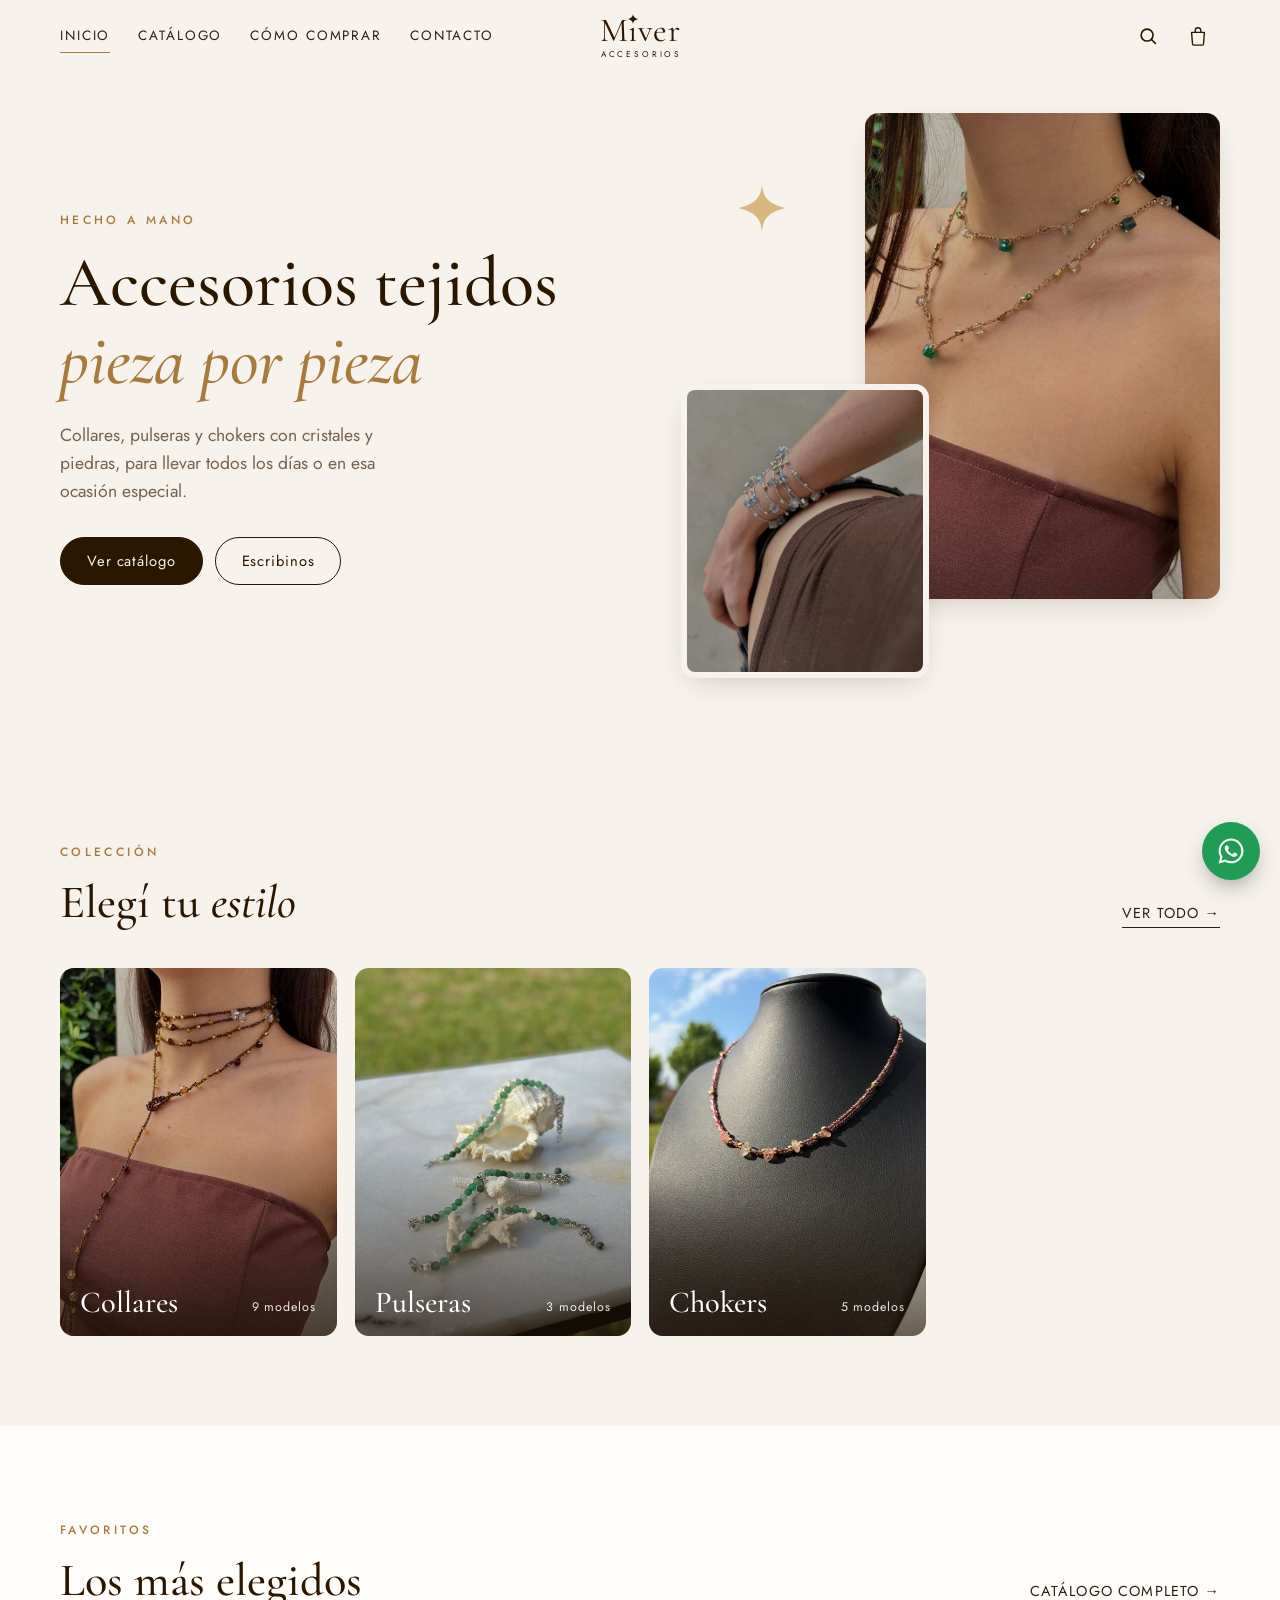
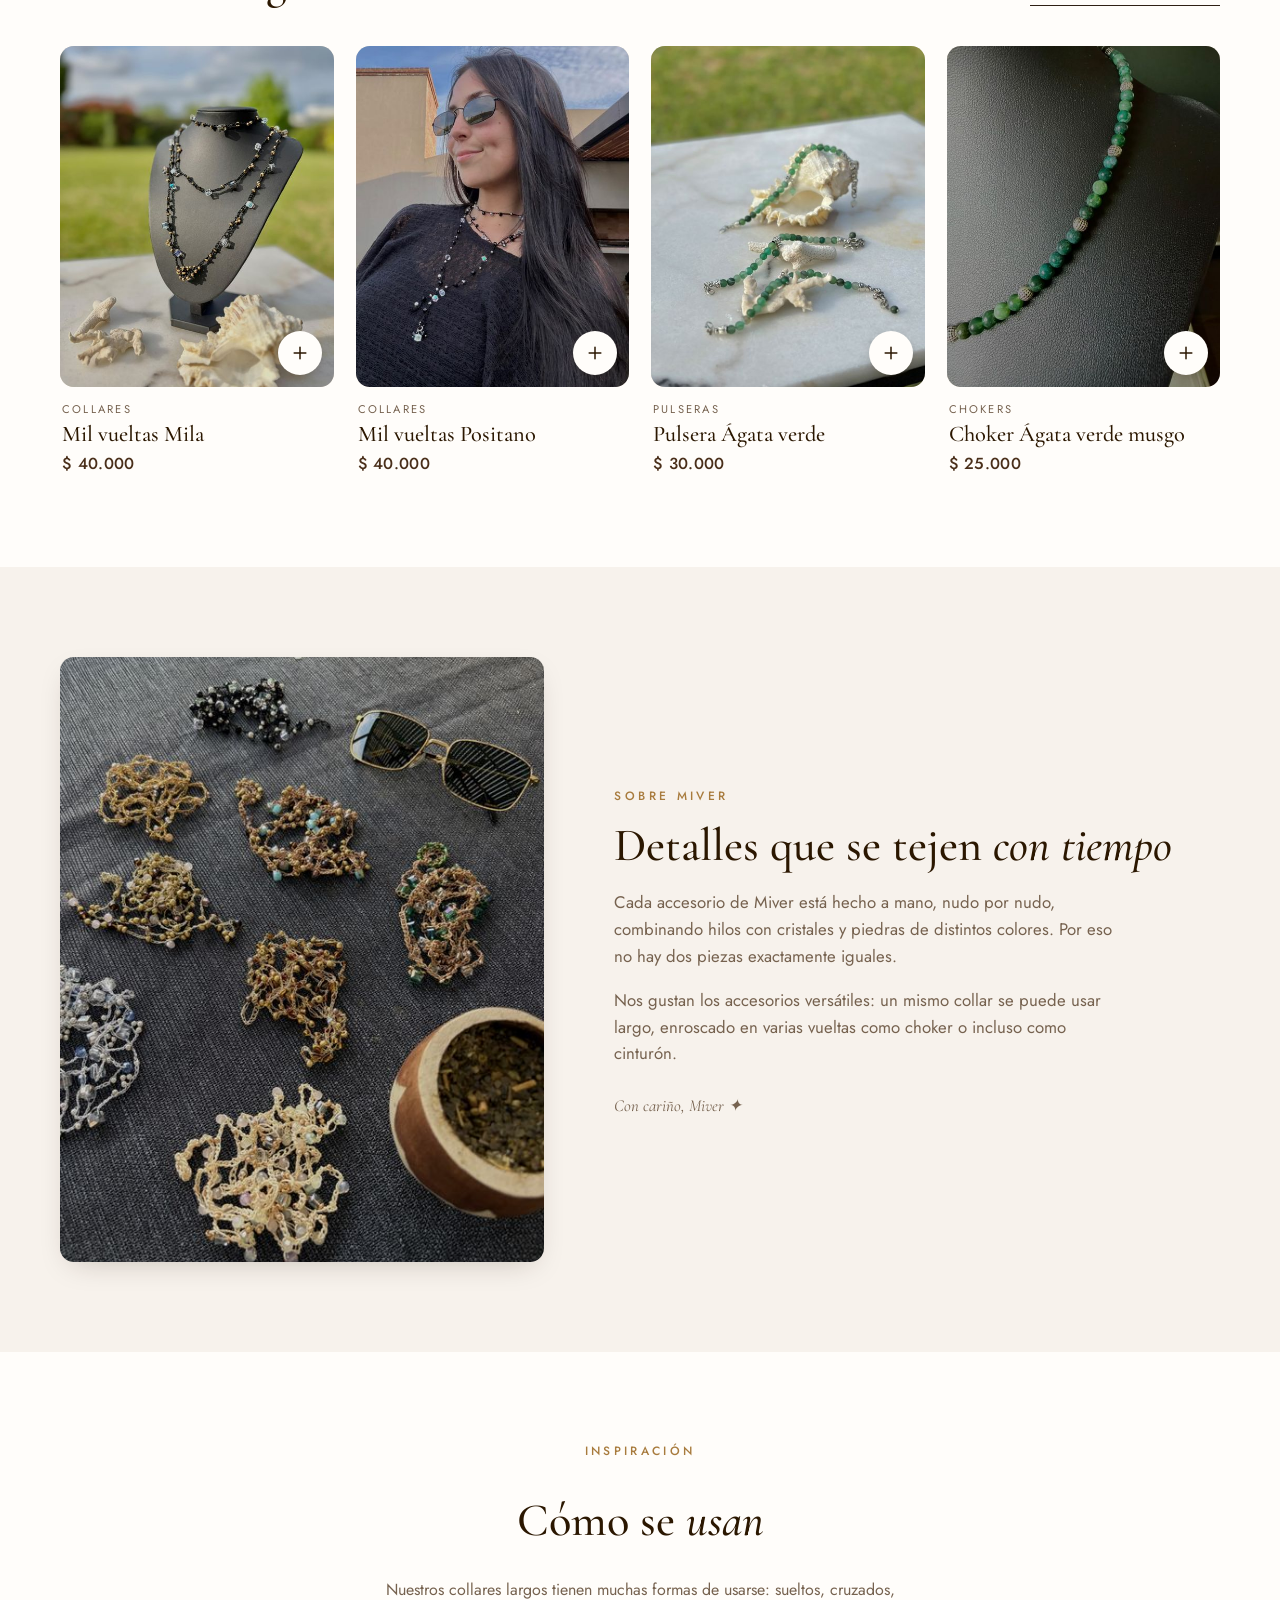
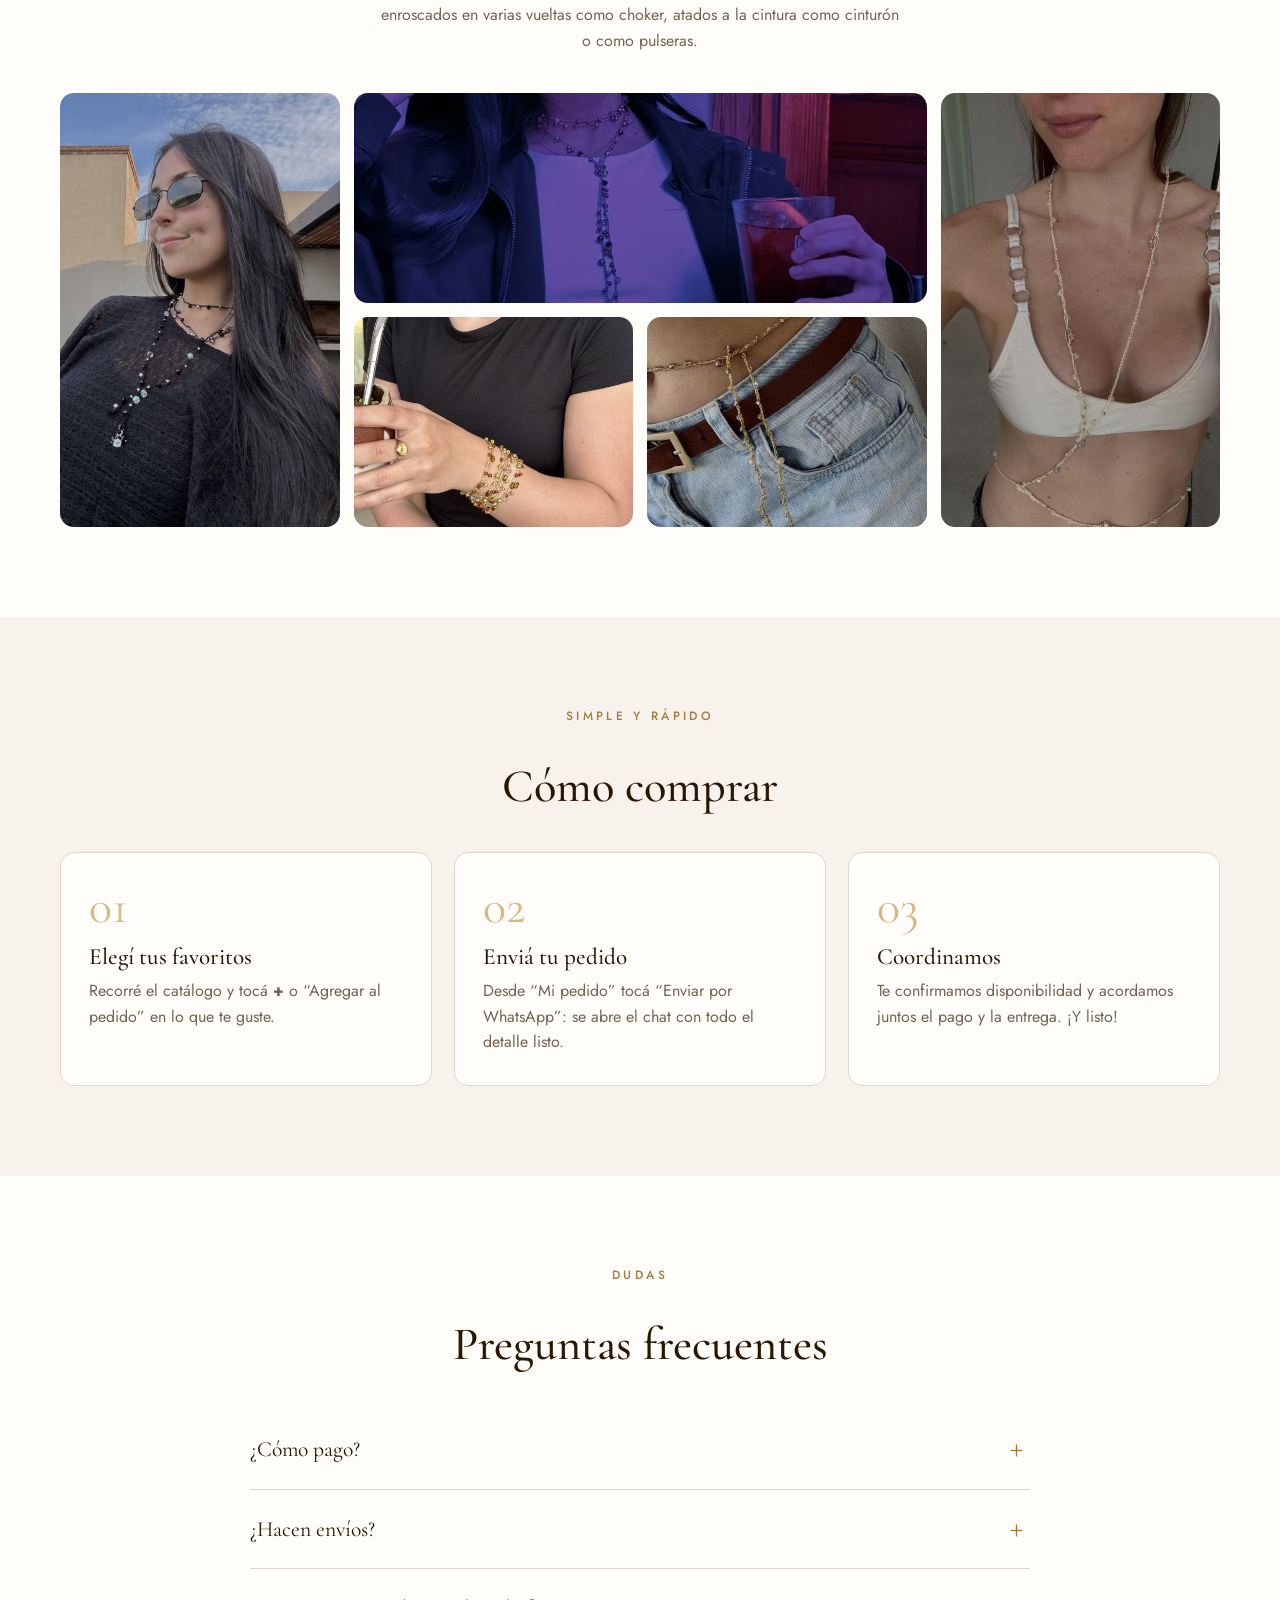
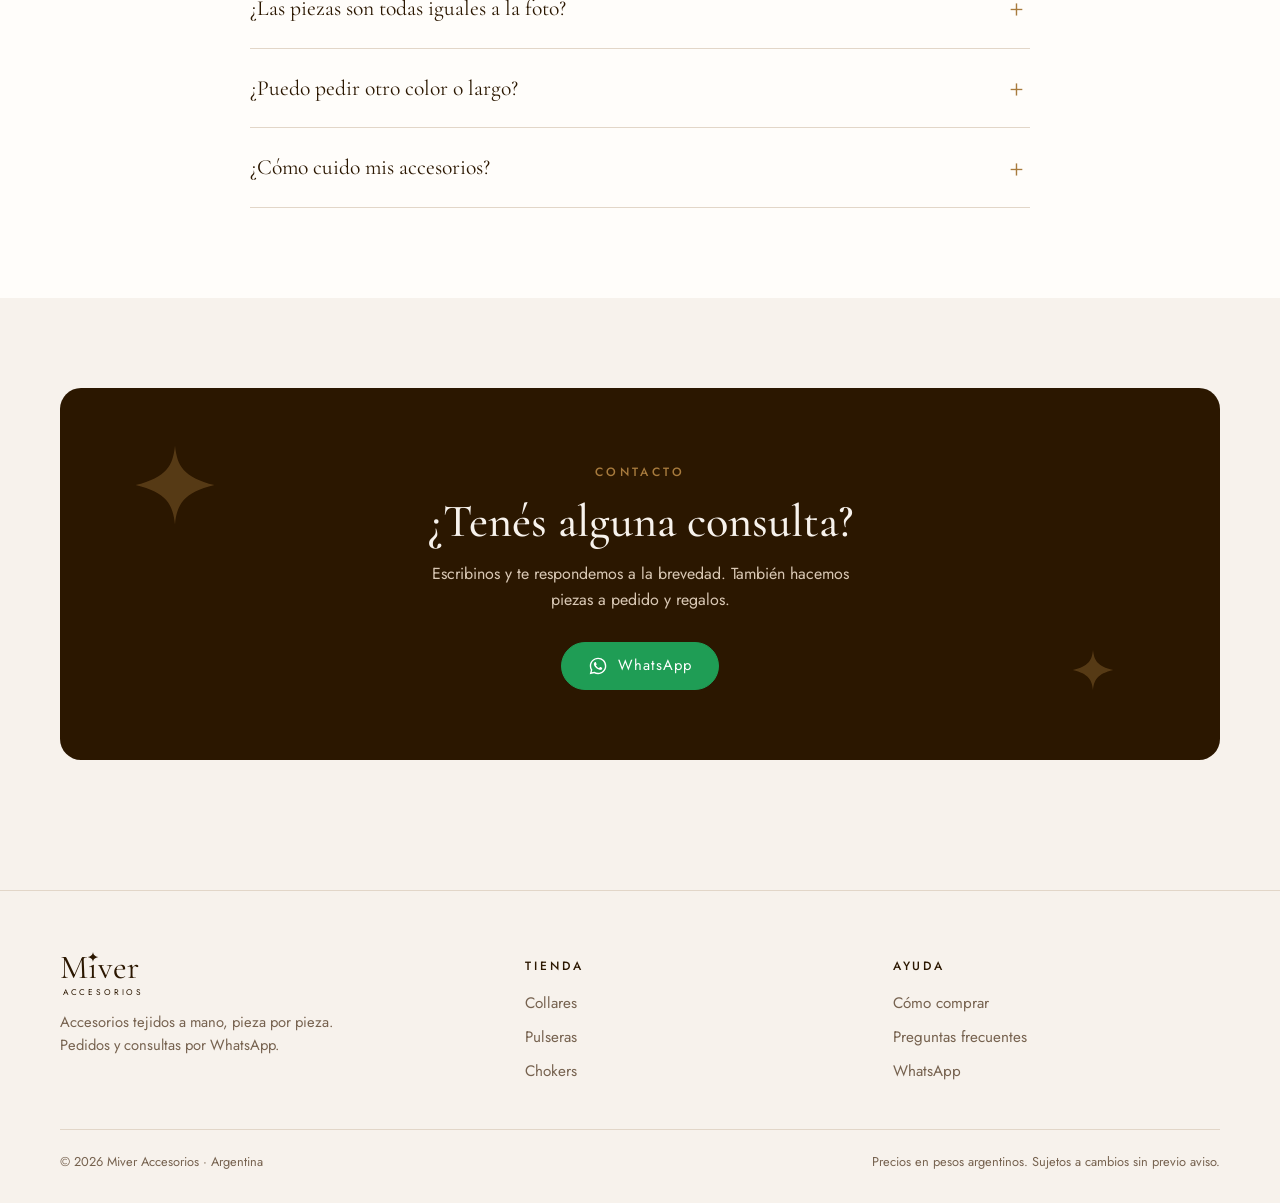
==== commit 834b3dfa: "Quitar la cinta de beneficios del inicio Co-Authored-By: Claude Opus 5.5 <noreply@anthropic.com>" ====
--- a/index.html
+++ b/index.html
@@ -39,15 +39,6 @@
         </div>
       </div>
     </section>
-
-    <!-- ===== Cinta de beneficios ===== -->
-    <div class="cinta">
-      <ul class="contenedor cinta__lista">
-        <li><svg viewBox="0 0 24 24" fill="none" stroke="currentColor" stroke-width="1.5" stroke-linecap="round" stroke-linejoin="round" aria-hidden="true"><path d="M12 1.5c.55 5.3 2.2 8.45 10.5 10.5C14.2 14.05 12.55 17.2 12 22.5 11.45 17.2 9.8 14.05 1.5 12 9.8 9.95 11.45 6.8 12 1.5Z"/></svg>Tejido a mano</li>
-        <li><svg viewBox="0 0 24 24" fill="none" stroke="currentColor" stroke-width="1.5" stroke-linecap="round" stroke-linejoin="round" aria-hidden="true"><path d="M21 12a8 8 0 0 1-11.6 7.1L4 20.5l1.4-4.6A8 8 0 1 1 21 12Z"/></svg>Pedidos por WhatsApp</li>
-        <li><svg viewBox="0 0 24 24" fill="none" stroke="currentColor" stroke-width="1.5" stroke-linecap="round" stroke-linejoin="round" aria-hidden="true"><path d="M3.5 7.5 12 3l8.5 4.5v9L12 21l-8.5-4.5v-9Z"/><path d="m3.5 7.5 8.5 4.5 8.5-4.5M12 12v9"/></svg>Entrega a coordinar</li>
-      </ul>
-    </div>
 
     <!-- ===== Categorías ===== -->
     <section class="seccion">
--- a/css/estilos.css
+++ b/css/estilos.css
@@ -538,57 +538,6 @@
   .hero__fotos {
     order: -1;
     aspect-ratio: 1 / 0.95;
-  }
-}
-
-/* ---------- Cinta de beneficios ---------- */
-
-.cinta {
-  border-top: 1px solid var(--linea);
-  border-bottom: 1px solid var(--linea);
-  background: var(--crema-2);
-}
-
-.cinta__lista {
-  display: grid;
-  grid-template-columns: repeat(3, 1fr);
-  list-style: none;
-  margin: 0;
-  padding: 0;
-}
-
-.cinta__lista li {
-  display: flex;
-  align-items: center;
-  justify-content: center;
-  gap: 12px;
-  padding: 20px 12px;
-  font-size: 0.85rem;
-  letter-spacing: 0.1em;
-  text-transform: uppercase;
-  color: var(--cafe-2);
-  text-align: center;
-}
-
-.cinta__lista svg {
-  width: 22px;
-  height: 22px;
-  color: var(--dorado);
-  flex: none;
-}
-
-@media (max-width: 700px) {
-  .cinta__lista {
-    grid-template-columns: 1fr;
-  }
-
-  .cinta__lista li {
-    padding: 12px;
-    justify-content: flex-start;
-  }
-
-  .cinta__lista li + li {
-    border-top: 1px solid var(--linea);
   }
 }
 
